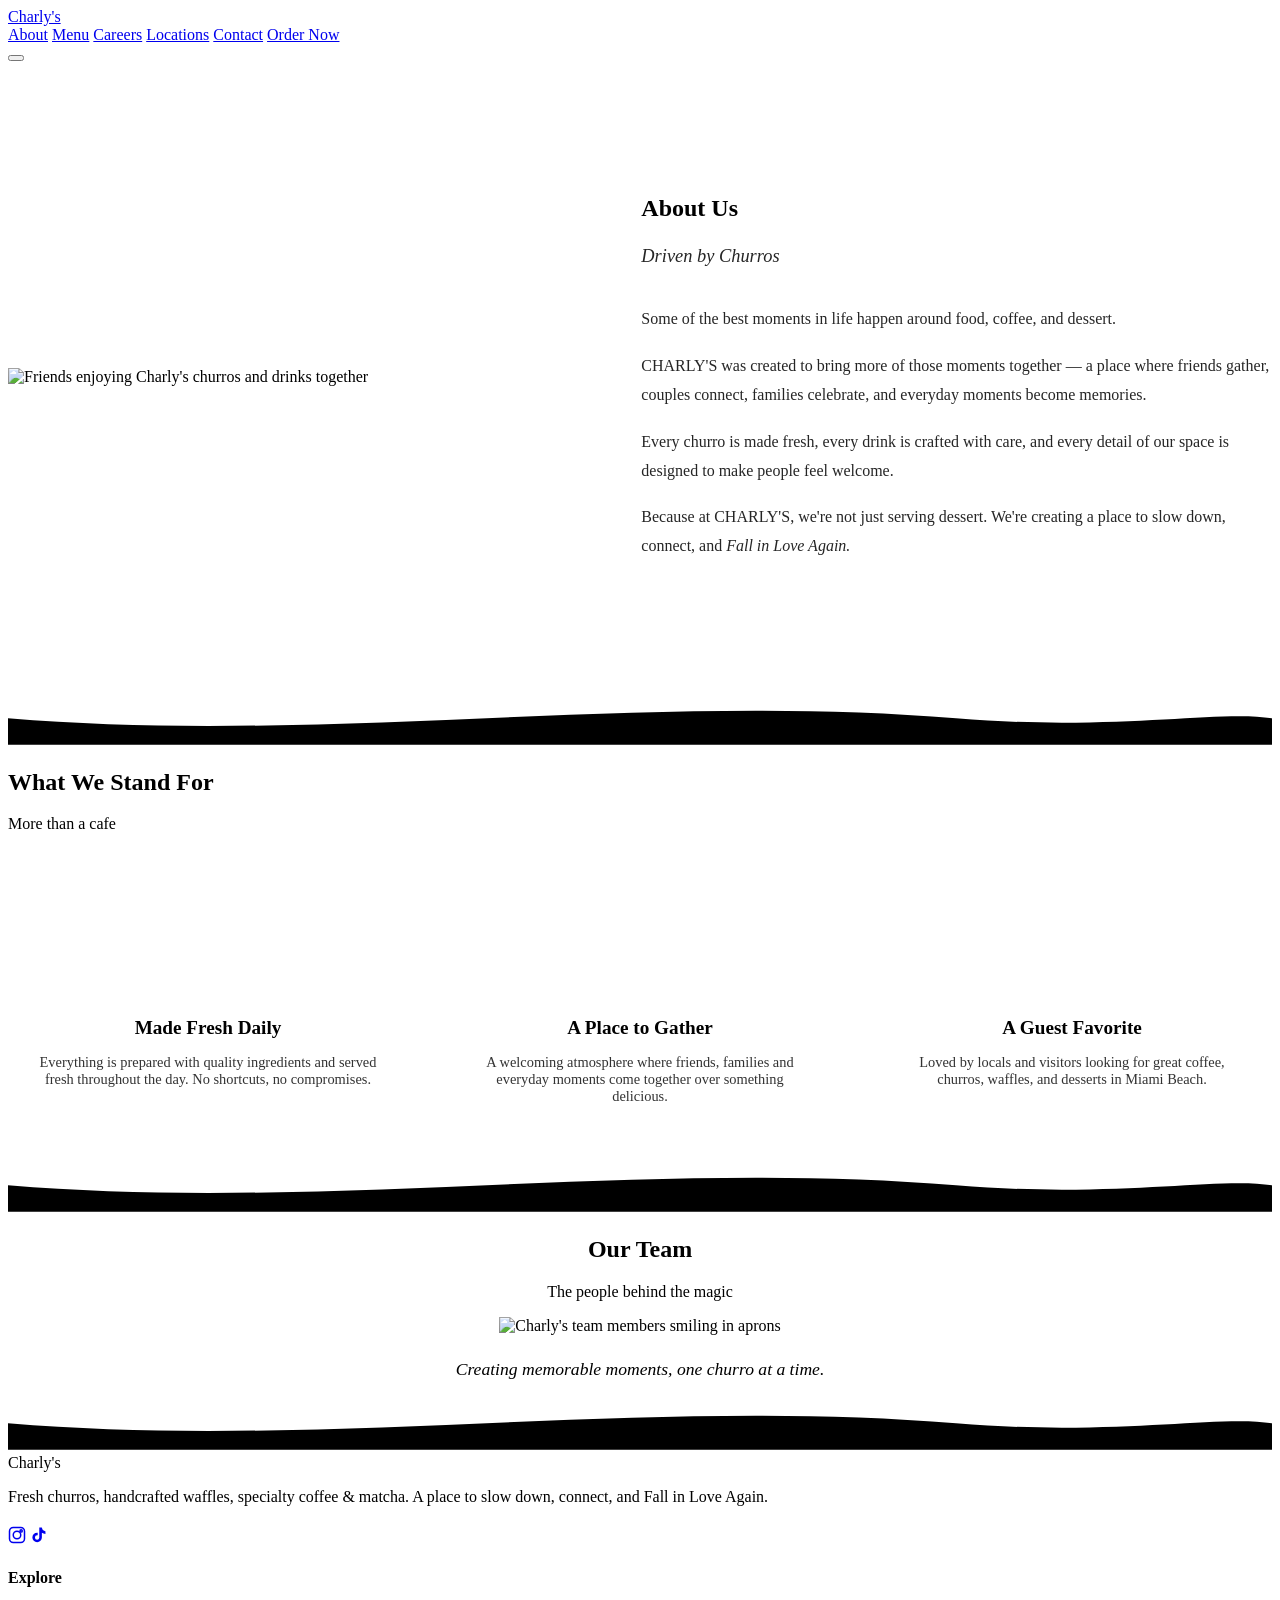
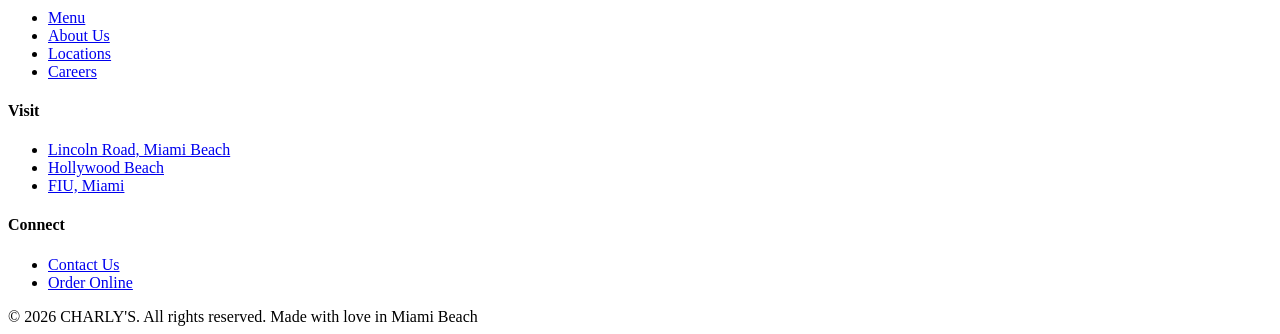
==== about.html @ 0c1e534a "Add files via upload" ====
<!DOCTYPE html>
<html lang="en">
<head>
  <meta charset="UTF-8">
  <meta name="viewport" content="width=device-width, initial-scale=1.0">
  <meta name="description" content="About CHARLY'S — Driven by churros. A place to slow down, connect, and Fall in Love Again.">
  <title>About — CHARLY'S</title>
  <link rel="stylesheet" href="css/styles.css">
  <style>
    .about-hero {
      min-height: 70vh;
      display: flex;
      align-items: center;
      padding-top: var(--nav-height);
      background: linear-gradient(160deg, var(--sand-pale) 0%, var(--sky-pale) 60%, var(--sand-light) 100%);
      overflow: hidden;
    }
    .about-hero-inner {
      display: grid;
      grid-template-columns: 1fr 1.1fr;
      gap: 60px;
      align-items: center;
      padding: 80px 0;
    }
    .about-hero-img img {
      border-radius: var(--radius-xl);
      box-shadow: var(--shadow-lg);
      width: 100%;
      height: 480px;
      object-fit: cover;
    }
    .about-hero-text h1 { margin-bottom: 8px; }
    .about-hero-text .tagline {
      font-family: var(--ff-heading);
      font-style: italic;
      color: var(--teal-dark);
      font-size: 1.15rem;
      margin-bottom: 32px;
    }
    .about-hero-text p {
      margin-bottom: 18px;
      opacity: 0.85;
      line-height: 1.8;
    }
    .about-hero-text p:last-of-type em {
      color: var(--teal-dark);
      font-style: italic;
    }

    .values-grid {
      display: grid;
      grid-template-columns: repeat(3, 1fr);
      gap: 32px;
      margin-top: 60px;
    }
    .value-card {
      padding: 40px 28px;
      text-align: center;
    }
    .value-icon {
      width: 64px;
      height: 64px;
      margin: 0 auto 20px;
      border-radius: 50%;
      background: linear-gradient(135deg, var(--teal), var(--teal-dark));
      display: flex;
      align-items: center;
      justify-content: center;
      font-size: 1.6rem;
      color: #fff;
    }
    .value-card h3 { margin-bottom: 12px; font-size: 1.2rem; }
    .value-card p { font-size: 0.9rem; opacity: 0.8; }

    .team-section {
      text-align: center;
    }
    .team-img {
      max-width: 700px;
      margin: 0 auto;
      border-radius: var(--radius-xl);
      box-shadow: var(--shadow-lg);
      height: 400px;
      object-fit: cover;
      width: 100%;
    }
    .team-caption {
      margin-top: 24px;
      font-family: var(--ff-heading);
      font-style: italic;
      color: var(--teal);
      font-size: 1.1rem;
    }

    @media (max-width: 968px) {
      .about-hero-inner { grid-template-columns: 1fr; text-align: center; }
      .about-hero-img img { height: 340px; }
      .values-grid { grid-template-columns: 1fr; max-width: 400px; margin-left: auto; margin-right: auto; }
    }
  </style>
</head>
<body>

  <nav class="navbar">
    <div class="container">
      <a href="index.html" class="nav-logo">Charly's</a>
      <div class="nav-links">
        <a href="about.html" class="active">About</a>
        <a href="menu.html">Menu</a>
        <a href="careers.html">Careers</a>
        <a href="locations.html">Locations</a>
        <a href="contact.html">Contact</a>
        <a href="#" class="btn btn-primary">Order Now</a>
      </div>
      <button class="nav-hamburger" aria-label="Menu"><span></span><span></span><span></span></button>
    </div>
  </nav>

  <section class="about-hero">
    <div class="container">
      <div class="about-hero-inner">
        <div class="about-hero-img reveal-left">
          <img src="images/friends-table.webp" alt="Friends enjoying Charly's churros and drinks together">
        </div>
        <div class="about-hero-text reveal-right">
          <h1>About Us</h1>
          <p class="tagline">Driven by Churros</p>
          <p>Some of the best moments in life happen around food, coffee, and dessert.</p>
          <p>CHARLY'S was created to bring more of those moments together — a place where friends gather, couples connect, families celebrate, and everyday moments become memories.</p>
          <p>Every churro is made fresh, every drink is crafted with care, and every detail of our space is designed to make people feel welcome.</p>
          <p>Because at CHARLY'S, we're not just serving dessert. We're creating a place to slow down, connect, and <em>Fall in Love Again.</em></p>
        </div>
      </div>
    </div>
  </section>

  <div class="wave-separator">
    <svg viewBox="0 0 1440 60" preserveAspectRatio="none">
      <path d="M0,30 C360,60 720,0 1080,30 C1260,45 1380,20 1440,30 L1440,60 L0,60 Z" fill="var(--cream)"/>
    </svg>
  </div>

  <section class="section section-cream">
    <div class="container">
      <h2 class="section-title reveal">What We Stand For</h2>
      <p class="section-subtitle reveal">More than a cafe</p>
      <div class="values-grid">
        <div class="glass-card value-card reveal">
          <div class="value-icon">&#9734;</div>
          <h3>Made Fresh Daily</h3>
          <p>Everything is prepared with quality ingredients and served fresh throughout the day. No shortcuts, no compromises.</p>
        </div>
        <div class="glass-card value-card reveal">
          <div class="value-icon">&#9825;</div>
          <h3>A Place to Gather</h3>
          <p>A welcoming atmosphere where friends, families and everyday moments come together over something delicious.</p>
        </div>
        <div class="glass-card value-card reveal">
          <div class="value-icon">&#9733;</div>
          <h3>A Guest Favorite</h3>
          <p>Loved by locals and visitors looking for great coffee, churros, waffles, and desserts in Miami Beach.</p>
        </div>
      </div>
    </div>
  </section>

  <div class="wave-separator flip">
    <svg viewBox="0 0 1440 60" preserveAspectRatio="none">
      <path d="M0,30 C360,60 720,0 1080,30 C1260,45 1380,20 1440,30 L1440,60 L0,60 Z" fill="var(--cream)"/>
    </svg>
  </div>

  <section class="section section-sand team-section">
    <div class="container">
      <h2 class="section-title reveal">Our Team</h2>
      <p class="section-subtitle reveal">The people behind the magic</p>
      <img src="images/team-aprons.webp" alt="Charly's team members smiling in aprons" class="team-img reveal">
      <p class="team-caption reveal">Creating memorable moments, one churro at a time.</p>
    </div>
  </section>

  <div class="wave-separator">
    <svg viewBox="0 0 1440 60" preserveAspectRatio="none">
      <path d="M0,30 C360,60 720,0 1080,30 C1260,45 1380,20 1440,30 L1440,60 L0,60 Z" fill="var(--teal-dark)"/>
    </svg>
  </div>

  <footer class="footer">
    <div class="container">
      <div class="footer-content">
        <div class="footer-brand">
          <div class="footer-logo">Charly's</div>
          <p>Fresh churros, handcrafted waffles, specialty coffee & matcha. A place to slow down, connect, and Fall in Love Again.</p>
          <div class="footer-social" style="margin-top:20px;">
            <a href="#" aria-label="Instagram"><svg width="18" height="18" viewBox="0 0 24 24" fill="none" stroke="currentColor" stroke-width="2"><rect x="2" y="2" width="20" height="20" rx="5"/><circle cx="12" cy="12" r="5"/><circle cx="17.5" cy="6.5" r="1.5"/></svg></a>
            <a href="#" aria-label="TikTok"><svg width="18" height="18" viewBox="0 0 24 24" fill="currentColor"><path d="M19.59 6.69a4.83 4.83 0 01-3.77-4.25V2h-3.45v13.67a2.89 2.89 0 01-2.88 2.5 2.89 2.89 0 01-2.89-2.89 2.89 2.89 0 012.89-2.89c.28 0 .54.04.79.1v-3.5a6.37 6.37 0 00-.79-.05A6.34 6.34 0 003.15 15.2a6.34 6.34 0 006.34 6.34 6.34 6.34 0 006.34-6.34V9.05a8.16 8.16 0 004.76 1.51V7.12a4.84 4.84 0 01-1-.43z"/></svg></a>
          </div>
        </div>
        <div><h4>Explore</h4><ul><li><a href="menu.html">Menu</a></li><li><a href="about.html">About Us</a></li><li><a href="locations.html">Locations</a></li><li><a href="careers.html">Careers</a></li></ul></div>
        <div><h4>Visit</h4><ul><li><a href="locations.html">Lincoln Road, Miami Beach</a></li><li><a href="locations.html">Hollywood Beach</a></li><li><a href="locations.html">FIU, Miami</a></li></ul></div>
        <div><h4>Connect</h4><ul><li><a href="contact.html">Contact Us</a></li><li><a href="#">Order Online</a></li></ul></div>
      </div>
      <div class="footer-bottom">
        <span>&copy; 2026 CHARLY'S. All rights reserved.</span>
        <span>Made with love in Miami Beach</span>
      </div>
    </div>
  </footer>

  <script src="js/main.js"></script>
</body>
</html>
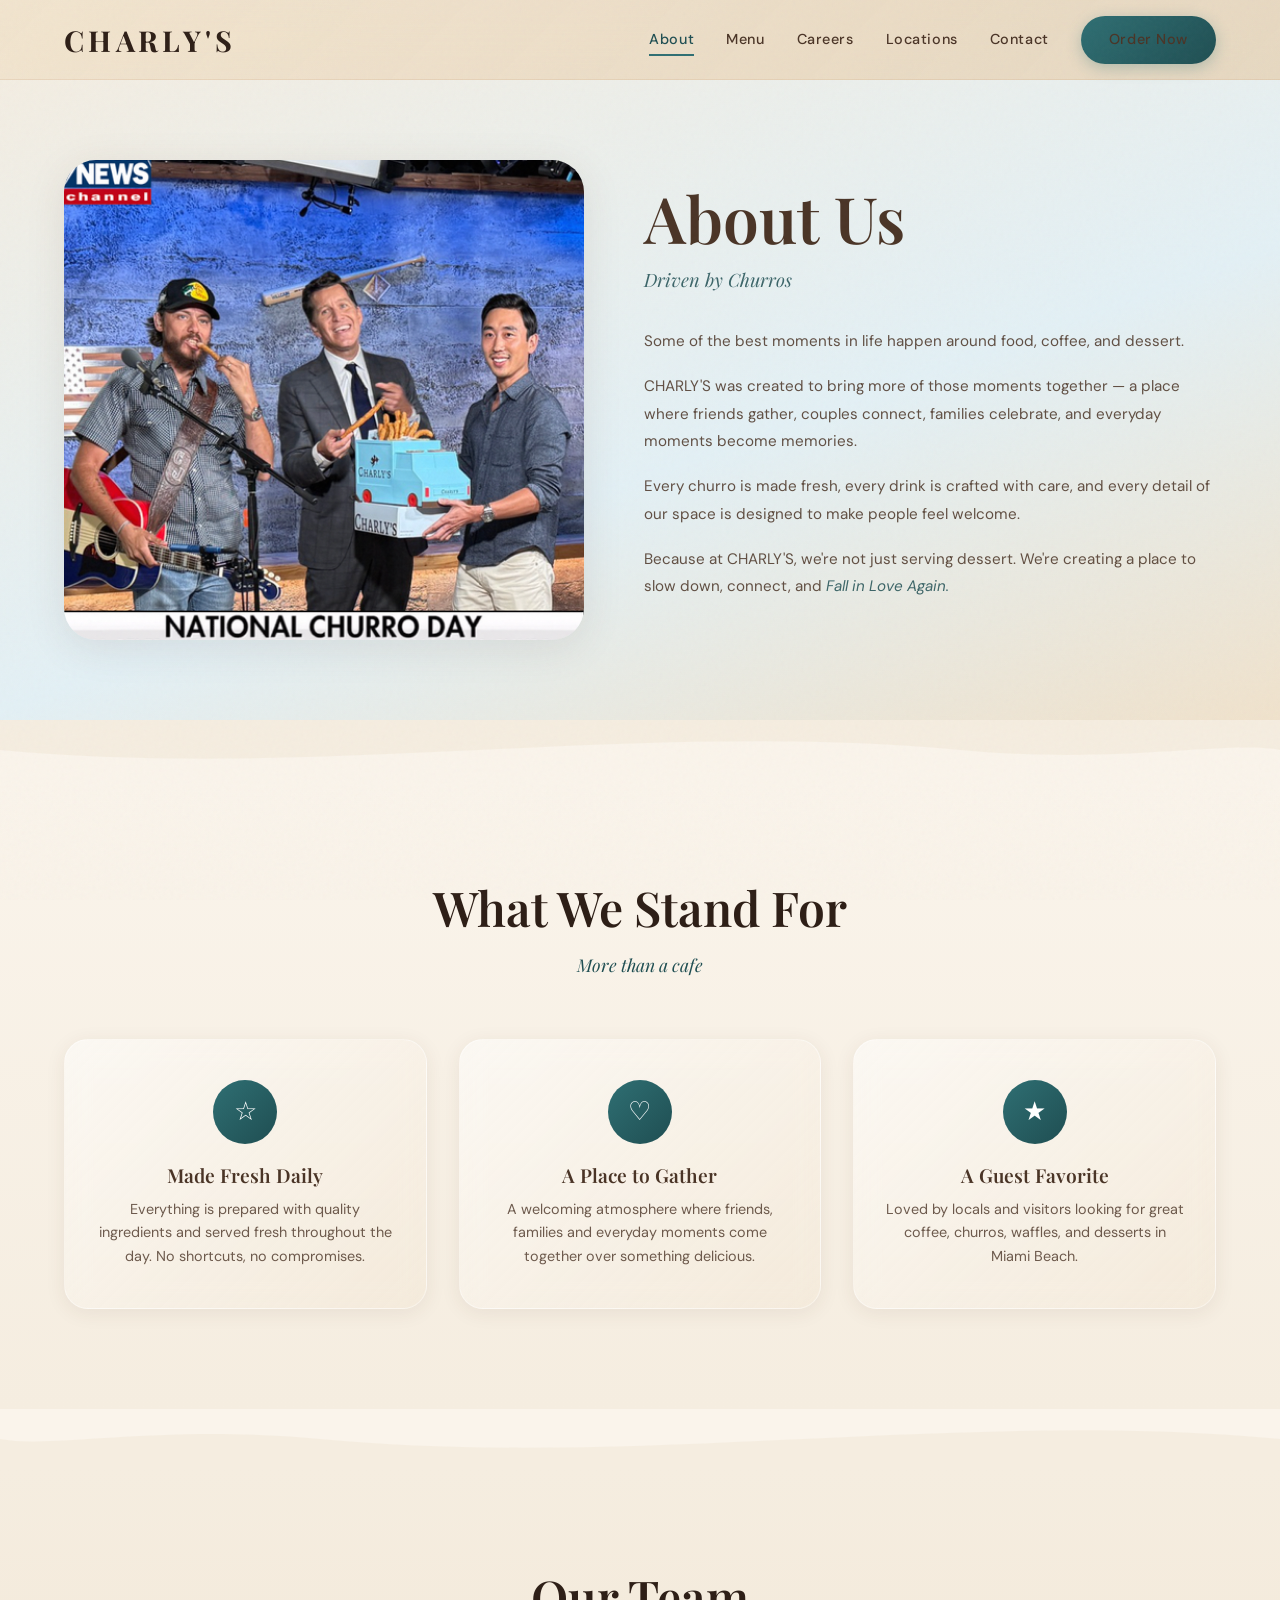
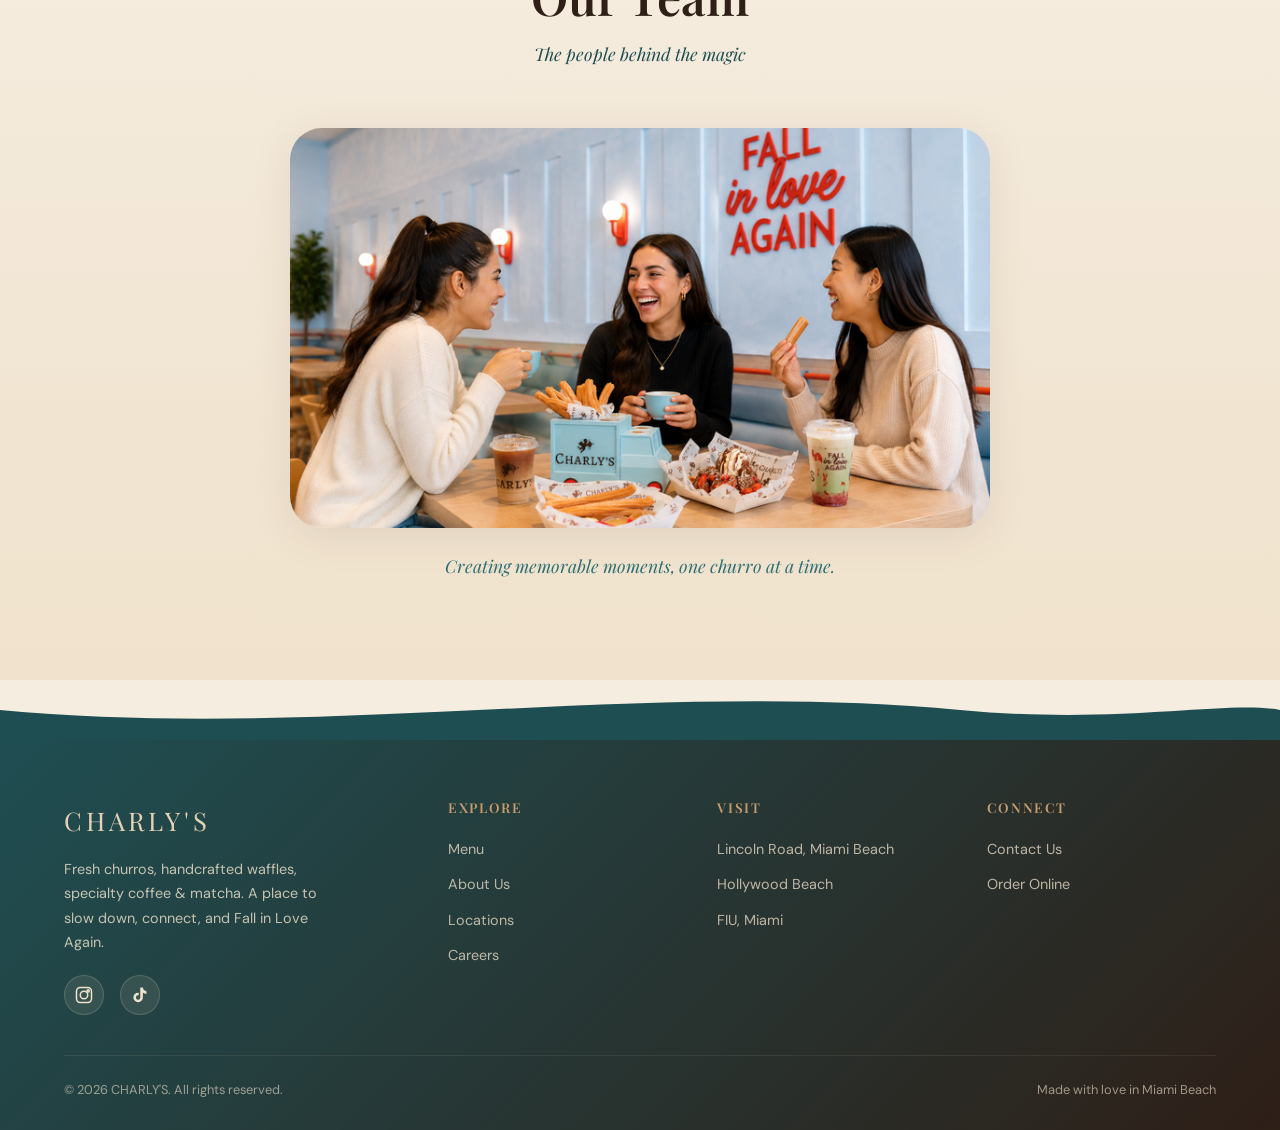
==== commit f223e82c: "Update about.html" ====
--- a/about.html
+++ b/about.html
@@ -192,8 +192,8 @@
           <div class="footer-logo">Charly's</div>
           <p>Fresh churros, handcrafted waffles, specialty coffee & matcha. A place to slow down, connect, and Fall in Love Again.</p>
           <div class="footer-social" style="margin-top:20px;">
-            <a href="#" aria-label="Instagram"><svg width="18" height="18" viewBox="0 0 24 24" fill="none" stroke="currentColor" stroke-width="2"><rect x="2" y="2" width="20" height="20" rx="5"/><circle cx="12" cy="12" r="5"/><circle cx="17.5" cy="6.5" r="1.5"/></svg></a>
-            <a href="#" aria-label="TikTok"><svg width="18" height="18" viewBox="0 0 24 24" fill="currentColor"><path d="M19.59 6.69a4.83 4.83 0 01-3.77-4.25V2h-3.45v13.67a2.89 2.89 0 01-2.88 2.5 2.89 2.89 0 01-2.89-2.89 2.89 2.89 0 012.89-2.89c.28 0 .54.04.79.1v-3.5a6.37 6.37 0 00-.79-.05A6.34 6.34 0 003.15 15.2a6.34 6.34 0 006.34 6.34 6.34 6.34 0 006.34-6.34V9.05a8.16 8.16 0 004.76 1.51V7.12a4.84 4.84 0 01-1-.43z"/></svg></a>
+            <a href="https://instagram.com/charlys.us" target="_blank" rel="noopener" aria-label="Instagram"><svg width="18" height="18" viewBox="0 0 24 24" fill="none" stroke="currentColor" stroke-width="2"><rect x="2" y="2" width="20" height="20" rx="5"/><circle cx="12" cy="12" r="5"/><circle cx="17.5" cy="6.5" r="1.5"/></svg></a>
+            <a href="https://www.tiktok.com/@charlys.us" target="_blank" rel="noopener" aria-label="TikTok"><svg width="18" height="18" viewBox="0 0 24 24" fill="currentColor"><path d="M19.59 6.69a4.83 4.83 0 01-3.77-4.25V2h-3.45v13.67a2.89 2.89 0 01-2.88 2.5 2.89 2.89 0 01-2.89-2.89 2.89 2.89 0 012.89-2.89c.28 0 .54.04.79.1v-3.5a6.37 6.37 0 00-.79-.05A6.34 6.34 0 003.15 15.2a6.34 6.34 0 006.34 6.34 6.34 6.34 0 006.34-6.34V9.05a8.16 8.16 0 004.76 1.51V7.12a4.84 4.84 0 01-1-.43z"/></svg></a>
           </div>
         </div>
         <div><h4>Explore</h4><ul><li><a href="menu.html">Menu</a></li><li><a href="about.html">About Us</a></li><li><a href="locations.html">Locations</a></li><li><a href="careers.html">Careers</a></li></ul></div>
--- a/css/styles.css
+++ b/css/styles.css
@@ -0,0 +1,450 @@
+@import url('https://fonts.googleapis.com/css2?family=Playfair+Display:ital,wght@0,400;0,500;0,600;0,700;0,800;1,400;1,500&family=DM+Sans:ital,wght@0,300;0,400;0,500;0,600;0,700;1,400&display=swap');
+
+:root {
+  --sand: #E6D2B5;
+  --sand-light: #F0E2CC;
+  --sand-pale: #F5EDE0;
+  --caramel: #C69C6D;
+  --caramel-dark: #A67B4B;
+  --brown: #4A3426;
+  --brown-deep: #2E1F17;
+  --teal: #2F6F73;
+  --teal-dark: #1F4E52;
+  --teal-light: #3A8A8F;
+  --sky: #A9C9D6;
+  --sky-light: #C8E0EA;
+  --sky-pale: #E3F0F5;
+  --cream: #FAF4EB;
+  --warm-white: #FDF8F0;
+
+  --ff-heading: 'Playfair Display', Georgia, serif;
+  --ff-body: 'DM Sans', 'Segoe UI', sans-serif;
+
+  --shadow-sm: 0 2px 8px rgba(74, 52, 38, 0.06);
+  --shadow-md: 0 4px 20px rgba(74, 52, 38, 0.08);
+  --shadow-lg: 0 8px 40px rgba(74, 52, 38, 0.1);
+  --shadow-glow: 0 0 30px rgba(47, 111, 115, 0.15);
+
+  --radius-sm: 8px;
+  --radius-md: 16px;
+  --radius-lg: 24px;
+  --radius-xl: 32px;
+
+  --nav-height: 80px;
+}
+
+*, *::before, *::after { box-sizing: border-box; margin: 0; padding: 0; }
+
+html { scroll-behavior: smooth; }
+
+body {
+  font-family: var(--ff-body);
+  color: var(--brown);
+  background: var(--sand-pale);
+  line-height: 1.6;
+  overflow-x: hidden;
+  -webkit-font-smoothing: antialiased;
+}
+
+/* Grain overlay */
+body::after {
+  content: '';
+  position: fixed;
+  inset: 0;
+  pointer-events: none;
+  z-index: 9999;
+  opacity: 0.03;
+  background-image: url("data:image/svg+xml,%3Csvg viewBox='0 0 256 256' xmlns='http://www.w3.org/2000/svg'%3E%3Cfilter id='n'%3E%3CfeTurbulence type='fractalNoise' baseFrequency='0.9' numOctaves='4' stitchTiles='stitch'/%3E%3C/filter%3E%3Crect width='100%25' height='100%25' filter='url(%23n)'/%3E%3C/svg%3E");
+}
+
+h1, h2, h3, h4, h5 { font-family: var(--ff-heading); font-weight: 600; line-height: 1.15; }
+h1 { font-size: clamp(2.5rem, 5vw, 4rem); }
+h2 { font-size: clamp(2rem, 4vw, 3rem); }
+h3 { font-size: clamp(1.3rem, 2.5vw, 1.75rem); }
+p { font-size: clamp(0.95rem, 1.1vw, 1.1rem); }
+
+a { color: inherit; text-decoration: none; }
+img { max-width: 100%; display: block; }
+ul { list-style: none; }
+
+.container {
+  width: 100%;
+  max-width: 1200px;
+  margin: 0 auto;
+  padding: 0 24px;
+}
+
+/* ── NAVBAR ── */
+.navbar {
+  position: fixed;
+  top: 0;
+  left: 0;
+  right: 0;
+  height: var(--nav-height);
+  z-index: 1000;
+  transition: all 0.4s ease;
+}
+
+.navbar::before {
+  content: '';
+  position: absolute;
+  inset: 0;
+  background: linear-gradient(135deg, rgba(240, 226, 204, 0.85), rgba(230, 210, 181, 0.8));
+  backdrop-filter: blur(20px) saturate(1.4);
+  -webkit-backdrop-filter: blur(20px) saturate(1.4);
+  border-bottom: 1px solid rgba(198, 156, 109, 0.2);
+  transition: all 0.4s ease;
+}
+
+.navbar.scrolled::before {
+  background: linear-gradient(135deg, rgba(240, 226, 204, 0.95), rgba(230, 210, 181, 0.92));
+  box-shadow: var(--shadow-md);
+}
+
+.navbar .container {
+  position: relative;
+  display: flex;
+  align-items: center;
+  justify-content: space-between;
+  height: 100%;
+}
+
+.nav-logo {
+  font-family: var(--ff-heading);
+  font-size: 1.8rem;
+  font-weight: 700;
+  letter-spacing: 0.15em;
+  color: var(--brown-deep);
+  text-transform: uppercase;
+  z-index: 10;
+}
+
+.nav-links {
+  display: flex;
+  align-items: center;
+  gap: 32px;
+}
+
+.nav-links a {
+  font-size: 0.9rem;
+  font-weight: 500;
+  letter-spacing: 0.04em;
+  color: var(--brown);
+  position: relative;
+  transition: color 0.3s ease;
+}
+
+.nav-links a::after {
+  content: '';
+  position: absolute;
+  bottom: -4px;
+  left: 0;
+  width: 0;
+  height: 2px;
+  background: var(--teal);
+  transition: width 0.3s ease;
+}
+
+.nav-links a:hover { color: var(--teal-dark); }
+.nav-links a:hover::after, .nav-links a.active::after { width: 100%; }
+.nav-links a.active { color: var(--teal-dark); }
+
+/* CTA Button */
+.btn {
+  display: inline-flex;
+  align-items: center;
+  justify-content: center;
+  padding: 12px 28px;
+  font-family: var(--ff-body);
+  font-size: 0.9rem;
+  font-weight: 600;
+  letter-spacing: 0.03em;
+  border: none;
+  border-radius: 50px;
+  cursor: pointer;
+  transition: all 0.3s ease;
+  text-decoration: none;
+}
+
+.btn-primary {
+  background: linear-gradient(135deg, var(--teal), var(--teal-dark));
+  color: #fff;
+  box-shadow: 0 4px 15px rgba(47, 111, 115, 0.3);
+}
+
+.btn-primary:hover {
+  transform: translateY(-2px);
+  box-shadow: 0 6px 25px rgba(47, 111, 115, 0.4);
+}
+
+.btn-outline {
+  background: transparent;
+  color: var(--teal-dark);
+  border: 2px solid var(--teal);
+}
+
+.btn-outline:hover {
+  background: linear-gradient(135deg, var(--teal), var(--teal-dark));
+  color: #fff;
+  transform: translateY(-2px);
+}
+
+.btn-sand {
+  background: linear-gradient(135deg, var(--sand), var(--caramel));
+  color: var(--brown-deep);
+}
+
+.btn-sand:hover {
+  transform: translateY(-2px);
+  box-shadow: 0 6px 25px rgba(198, 156, 109, 0.4);
+}
+
+/* Hamburger */
+.nav-hamburger {
+  display: none;
+  flex-direction: column;
+  gap: 5px;
+  cursor: pointer;
+  z-index: 10;
+  background: none;
+  border: none;
+  padding: 4px;
+}
+
+.nav-hamburger span {
+  display: block;
+  width: 26px;
+  height: 2px;
+  background: var(--brown-deep);
+  transition: all 0.3s ease;
+  border-radius: 2px;
+}
+
+.nav-hamburger.active span:nth-child(1) { transform: rotate(45deg) translate(5px, 5px); }
+.nav-hamburger.active span:nth-child(2) { opacity: 0; }
+.nav-hamburger.active span:nth-child(3) { transform: rotate(-45deg) translate(5px, -5px); }
+
+/* ── GLASS CARD ── */
+.glass-card {
+  background: linear-gradient(135deg, rgba(255, 255, 255, 0.5), rgba(240, 226, 204, 0.3));
+  backdrop-filter: blur(12px);
+  -webkit-backdrop-filter: blur(12px);
+  border: 1px solid rgba(255, 255, 255, 0.4);
+  border-radius: var(--radius-lg);
+  box-shadow: var(--shadow-md);
+  transition: transform 0.3s ease, box-shadow 0.3s ease;
+}
+
+.glass-card:hover {
+  transform: translateY(-4px);
+  box-shadow: var(--shadow-lg);
+}
+
+/* ── WAVE SEPARATOR ── */
+.wave-separator {
+  width: 100%;
+  overflow: hidden;
+  line-height: 0;
+  position: relative;
+}
+
+.wave-separator svg {
+  width: 100%;
+  height: 60px;
+  display: block;
+}
+
+.wave-separator.flip { transform: rotate(180deg); }
+
+/* ── SECTION SPACING ── */
+.section {
+  padding: 100px 0;
+  position: relative;
+}
+
+.section-sand { background: linear-gradient(180deg, var(--sand-pale), var(--sand-light)); }
+.section-cream { background: linear-gradient(180deg, var(--cream), var(--sand-pale)); }
+.section-sky { background: linear-gradient(180deg, var(--sky-pale), var(--sky-light)); }
+.section-warm { background: linear-gradient(180deg, var(--warm-white), var(--cream)); }
+
+.section-title {
+  text-align: center;
+  margin-bottom: 16px;
+  color: var(--brown-deep);
+}
+
+.section-subtitle {
+  text-align: center;
+  color: var(--teal-dark);
+  font-family: var(--ff-heading);
+  font-style: italic;
+  font-size: 1.1rem;
+  margin-bottom: 60px;
+}
+
+/* ── FOOTER ── */
+.footer {
+  background: linear-gradient(135deg, var(--teal-dark), var(--brown-deep));
+  color: var(--sand-light);
+  padding: 60px 0 30px;
+}
+
+.footer-content {
+  display: grid;
+  grid-template-columns: 1.5fr 1fr 1fr 1fr;
+  gap: 40px;
+  margin-bottom: 40px;
+}
+
+.footer-brand .footer-logo {
+  font-family: var(--ff-heading);
+  font-size: 1.6rem;
+  letter-spacing: 0.15em;
+  text-transform: uppercase;
+  color: var(--sand);
+  margin-bottom: 16px;
+}
+
+.footer-brand p {
+  font-size: 0.9rem;
+  opacity: 0.8;
+  line-height: 1.7;
+  max-width: 280px;
+}
+
+.footer h4 {
+  font-size: 0.85rem;
+  text-transform: uppercase;
+  letter-spacing: 0.12em;
+  margin-bottom: 20px;
+  color: var(--caramel);
+}
+
+.footer ul li { margin-bottom: 10px; }
+
+.footer ul a {
+  font-size: 0.9rem;
+  opacity: 0.75;
+  transition: opacity 0.3s ease, color 0.3s ease;
+}
+
+.footer ul a:hover { opacity: 1; color: var(--sand); }
+
+.footer-social {
+  display: flex;
+  gap: 16px;
+}
+
+.footer-social a {
+  width: 40px;
+  height: 40px;
+  display: flex;
+  align-items: center;
+  justify-content: center;
+  border-radius: 50%;
+  background: rgba(230, 210, 181, 0.1);
+  border: 1px solid rgba(230, 210, 181, 0.2);
+  transition: all 0.3s ease;
+  font-size: 1.1rem;
+}
+
+.footer-social a:hover {
+  background: rgba(230, 210, 181, 0.2);
+  transform: translateY(-2px);
+}
+
+.footer-bottom {
+  border-top: 1px solid rgba(230, 210, 181, 0.15);
+  padding-top: 24px;
+  display: flex;
+  justify-content: space-between;
+  align-items: center;
+  font-size: 0.8rem;
+  opacity: 0.6;
+}
+
+/* ── ANIMATIONS ── */
+.reveal {
+  opacity: 0;
+  transform: translateY(30px);
+  transition: opacity 0.7s ease, transform 0.7s ease;
+}
+
+.reveal.visible {
+  opacity: 1;
+  transform: translateY(0);
+}
+
+.reveal-left {
+  opacity: 0;
+  transform: translateX(-40px);
+  transition: opacity 0.7s ease, transform 0.7s ease;
+}
+
+.reveal-left.visible {
+  opacity: 1;
+  transform: translateX(0);
+}
+
+.reveal-right {
+  opacity: 0;
+  transform: translateX(40px);
+  transition: opacity 0.7s ease, transform 0.7s ease;
+}
+
+.reveal-right.visible {
+  opacity: 1;
+  transform: translateX(0);
+}
+
+/* ── IMAGE STYLES ── */
+.img-editorial {
+  border-radius: var(--radius-lg);
+  object-fit: cover;
+  box-shadow: var(--shadow-md);
+}
+
+.img-round { border-radius: var(--radius-xl); }
+
+/* ── RESPONSIVE ── */
+@media (max-width: 968px) {
+  .nav-hamburger { display: flex; }
+
+  .nav-links {
+    position: fixed;
+    top: 0;
+    right: -100%;
+    width: 75%;
+    max-width: 360px;
+    height: 100vh;
+    flex-direction: column;
+    justify-content: center;
+    gap: 28px;
+    background: linear-gradient(180deg, var(--sand-pale), var(--sand-light));
+    box-shadow: -10px 0 40px rgba(0,0,0,0.1);
+    transition: right 0.4s ease;
+    padding: 40px;
+  }
+
+  .nav-links.open { right: 0; }
+
+  .nav-links a { font-size: 1.1rem; }
+
+  .footer-content {
+    grid-template-columns: 1fr 1fr;
+    gap: 30px;
+  }
+}
+
+@media (max-width: 640px) {
+  .section { padding: 60px 0; }
+
+  .nav-links {
+    width: 100%;
+    max-width: 100%;
+  }
+
+  .footer-content { grid-template-columns: 1fr; }
+
+  .footer-bottom { flex-direction: column; gap: 8px; text-align: center; }
+}
